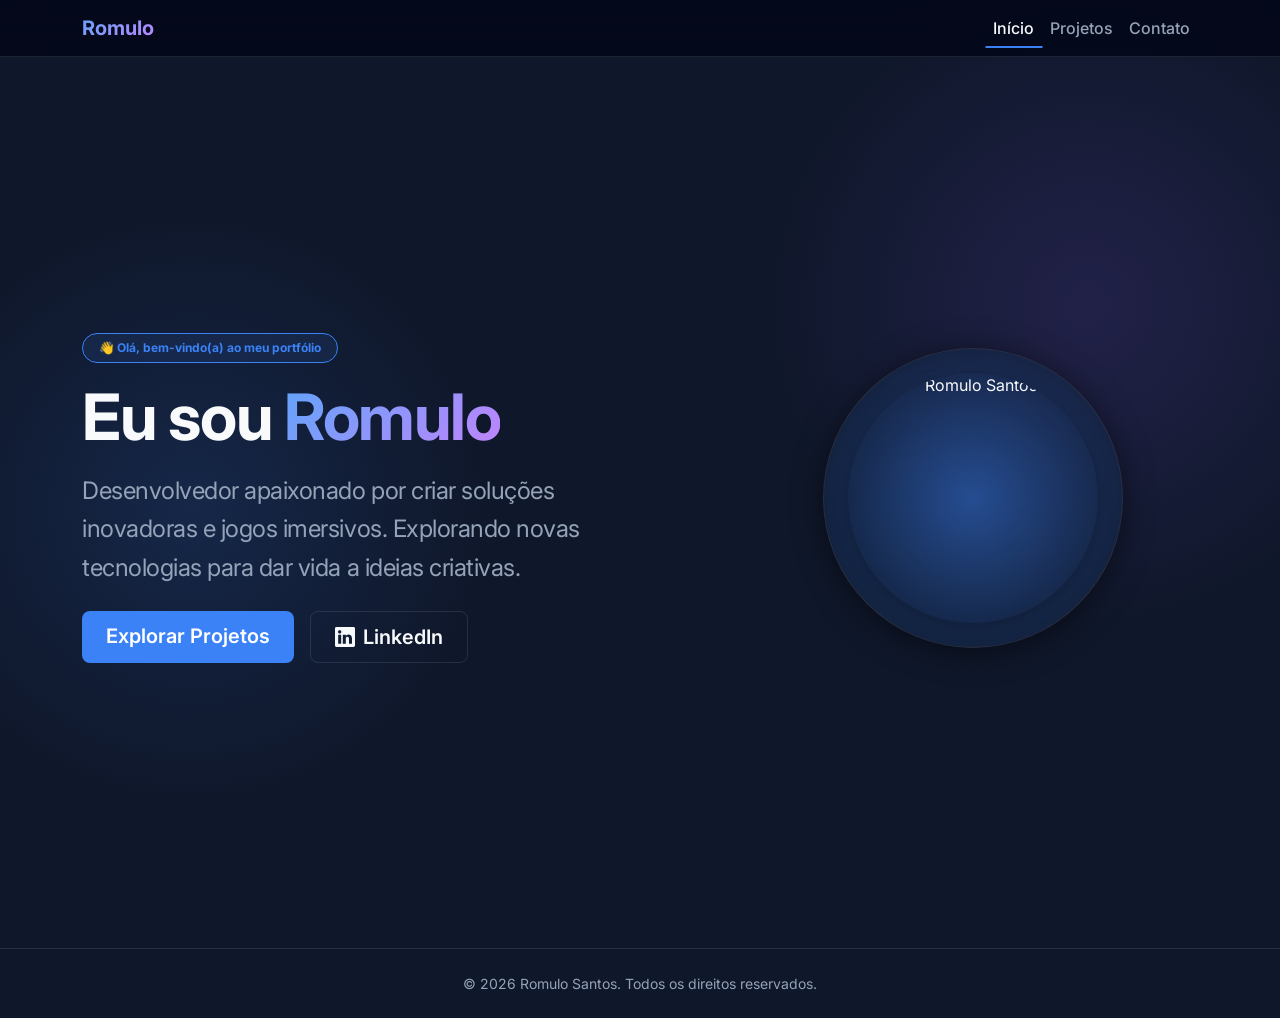
==== index.html @ 46c8688b "feat: Initial commit for portfolio website" ====
<!DOCTYPE html>
<html lang="pt-BR">

<head>
    <meta charset="UTF-8">
    <meta name="viewport" content="width=device-width, initial-scale=1.0">
    <title>Romulo | Desenvolvedor & Criador</title>
    <meta name="description"
        content="Portfólio de Romulo. Explore meus projetos, como The Last Tower, e entre em contato.">

    <!-- Google Fonts -->
    <link rel="preconnect" href="https://fonts.googleapis.com">
    <link rel="preconnect" href="https://fonts.gstatic.com" crossorigin>
    <link href="https://fonts.googleapis.com/css2?family=Inter:wght@300;400;500;600;700&display=swap" rel="stylesheet">

    <!-- Bootstrap 5 CSS -->
    <link href="https://cdn.jsdelivr.net/npm/bootstrap@5.3.0/dist/css/bootstrap.min.css" rel="stylesheet">

    <!-- Custom CSS -->
    <link rel="stylesheet" href="static/css/style.css">
</head>

<body>

    <!-- Navigation -->
    <nav class="navbar navbar-expand-lg navbar-dark glass-navbar fixed-top">
        <div class="container">
            <a class="navbar-brand fw-bold text-gradient" href="index.html">Romulo</a>
            <button class="navbar-toggler" type="button" data-bs-toggle="collapse" data-bs-toggle="collapse"
                data-bs-target="#navbarNav" aria-controls="navbarNav" aria-expanded="false"
                aria-label="Toggle navigation">
                <span class="navbar-toggler-icon"></span>
            </button>
            <div class="collapse navbar-collapse" id="navbarNav">
                <ul class="navbar-nav ms-auto">
                    <li class="nav-item">
                        <a class="nav-link active" aria-current="page" href="index.html">Início</a>
                    </li>
                    <li class="nav-item">
                        <a class="nav-link" href="projects.html">Projetos</a>
                    </li>
                    <li class="nav-item">
                        <a class="nav-link" href="contact.html">Contato</a>
                    </li>
                </ul>
            </div>
        </div>
    </nav>

    <!-- Hero Section -->
    <main class="container d-flex flex-column justify-content-center min-vh-100 mt-5">
        <div class="row align-items-center flex-md-row-reverse">
            <!-- Optional image/graphic column (could be an avatar or abstract shape) -->
            <div class="col-md-5 offset-md-1 mb-5 mb-md-0 d-none d-md-block fade-up delay-2">
                <div class="glass-panel p-4 text-center rounded-circle"
                    style="width: 300px; height: 300px; margin: 0 auto; display: flex; align-items: center; justify-content: center; overflow: hidden; position: relative;">
                    <!-- Foto de perfil do GitHub -->
                    <div
                        style="position: absolute; width: 150%; height: 150%; background: radial-gradient(circle, var(--accent-glow) 0%, transparent 60%); animation: pulse 4s infinite alternate;">
                    </div>
                    <img src="https://github.com/Romulo-ns.png" alt="Romulo Santos" class="rounded-circle position-relative" style="z-index: 2; width: 100%; height: 100%; object-fit: cover; box-shadow: 0 4px 15px rgba(0,0,0,0.3);">
                </div>
            </div>

            <!-- Content column -->
            <div class="col-md-6 fade-up">
                <span class="badge bg-custom-glow mb-3 py-2 px-3 rounded-pill"
                    style="border: 1px solid var(--accent-color); color: var(--accent-color); background: rgba(59, 130, 246, 0.1);">
                    👋 Olá, bem-vindo(a) ao meu portfólio
                </span>
                <h1 class="display-3 fw-bold mb-3">Eu sou <span class="text-gradient">Romulo</span></h1>
                <h2 class="h4 text-muted-custom mb-4 fw-normal" style="line-height: 1.6;">
                    Desenvolvedor apaixonado por criar soluções inovadoras e jogos imersivos.
                    Explorando novas tecnologias para dar vida a ideias criativas.
                </h2>

                <div class="d-flex flex-wrap gap-3 mt-4">
                    <a href="projects.html" class="btn btn-custom-glow btn-lg">Explorar Projetos</a>
                    <a href="https://www.linkedin.com/in/romulo-santos-528149175/" target="_blank"
                        class="btn btn-outline-glass btn-lg d-flex align-items-center gap-2">
                        <svg xmlns="http://www.w3.org/2000/svg" width="20" height="20" fill="currentColor"
                            class="bi bi-linkedin" viewBox="0 0 16 16">
                            <path
                                d="M0 1.146C0 .513.526 0 1.175 0h13.65C15.474 0 16 .513 16 1.146v13.708c0 .633-.526 1.146-1.175 1.146H1.175C.526 16 0 15.487 0 14.854V1.146zm4.943 12.248V6.169H2.542v7.225h2.401zm-1.2-8.212c.837 0 1.358-.554 1.358-1.248-.015-.709-.52-1.248-1.342-1.248-.822 0-1.359.54-1.359 1.248 0 .694.521 1.248 1.327 1.248h.016zm4.908 8.212V9.359c0-.216.016-.432.08-.586.173-.431.568-.878 1.232-.878.869 0 1.216.662 1.216 1.634v3.865h2.401V9.25c0-2.22-1.184-3.252-2.764-3.252-1.274 0-1.845.7-2.165 1.193v.025h-.016a5.54 5.54 0 0 1 .016-.025V6.169h-2.4c.03.678 0 7.225 0 7.225h2.4z" />
                        </svg>
                        LinkedIn
                    </a>
                </div>
            </div>
        </div>
    </main>

    <!-- Footer -->
    <footer class="mt-auto py-4 text-center border-top" style="border-color: var(--glass-border) !important;">
        <div class="container text-muted-custom small">
            &copy; 2026 Romulo Santos. Todos os direitos reservados.
        </div>
    </footer>

    <!-- Bootstrap 5 JS Bundle -->
    <script src="https://cdn.jsdelivr.net/npm/bootstrap@5.3.0/dist/js/bootstrap.bundle.min.js"></script>
    <script src="static/js/main.js"></script>
</body>

</html>
---- static/css/style.css ----
:root {
  --bg-dark: #0f172a;
  --bg-darker: #020617;
  --text-main: #f8fafc;
  --text-muted: #94a3b8;
  --accent-color: #3b82f6;
  --accent-glow: rgba(59, 130, 246, 0.5);
  --glass-bg: rgba(15, 23, 42, 0.7);
  --glass-border: rgba(255, 255, 255, 0.1);
}

body {
  background-color: var(--bg-dark);
  background-image: radial-gradient(circle at 15% 50%, rgba(59, 130, 246, 0.15), transparent 25%),
                    radial-gradient(circle at 85% 30%, rgba(139, 92, 246, 0.15), transparent 25%);
  color: var(--text-main);
  font-family: 'Inter', sans-serif;
  min-height: 100vh;
  display: flex;
  flex-direction: column;
}

/* Glassmorphism Classes */
.glass-panel {
  background: var(--glass-bg);
  backdrop-filter: blur(12px);
  -webkit-backdrop-filter: blur(12px);
  border: 1px solid var(--glass-border);
  border-radius: 16px;
  box-shadow: 0 4px 30px rgba(0, 0, 0, 0.5);
}

.glass-navbar {
  background: rgba(2, 6, 23, 0.8);
  backdrop-filter: blur(16px);
  -webkit-backdrop-filter: blur(16px);
  border-bottom: 1px solid var(--glass-border);
}

/* Typography Customizations */
h1, h2, h3, h4, h5, h6 {
  font-weight: 700;
  letter-spacing: -0.02em;
}

.text-gradient {
  background: linear-gradient(135deg, #60a5fa, #c084fc);
  -webkit-background-clip: text;
  -webkit-text-fill-color: transparent;
  background-clip: text;
}

.text-muted-custom {
  color: var(--text-muted) !important;
}

/* Custom Buttons */
.btn-custom-glow {
  background: var(--accent-color);
  color: #fff;
  border: none;
  border-radius: 8px;
  padding: 10px 24px;
  font-weight: 600;
  transition: all 0.3s ease;
  position: relative;
  overflow: hidden;
  z-index: 1;
}

.btn-custom-glow::before {
  content: '';
  position: absolute;
  top: 0; left: 0; right: 0; bottom: 0;
  background: linear-gradient(135deg, #3b82f6, #8b5cf6);
  z-index: -1;
  transition: opacity 0.3s ease;
  opacity: 0;
}

.btn-custom-glow:hover::before {
  opacity: 1;
}

.btn-custom-glow:hover {
  transform: translateY(-2px);
  box-shadow: 0 0 20px var(--accent-glow);
  color: #fff;
}

.btn-outline-glass {
  background: transparent;
  color: var(--text-main);
  border: 1px solid var(--glass-border);
  border-radius: 8px;
  padding: 10px 24px;
  font-weight: 600;
  transition: all 0.3s ease;
}

.btn-outline-glass:hover {
  background: rgba(255, 255, 255, 0.05);
  border-color: rgba(255, 255, 255, 0.2);
  color: var(--text-main);
}

/* Cards Hover Effects */
.project-card {
  transition: transform 0.4s cubic-bezier(0.175, 0.885, 0.32, 1.275), box-shadow 0.4s ease;
  overflow: hidden;
}

.project-card:hover {
  transform: translateY(-8px);
  box-shadow: 0 10px 30px rgba(0, 0, 0, 0.6);
  border-color: rgba(255, 255, 255, 0.2);
}

.project-card .card-img-top {
  transition: transform 0.5s ease;
}

.project-card:hover .card-img-top {
  transform: scale(1.05);
}

/* Navbar Tuning */
.navbar-dark .navbar-nav .nav-link {
  color: var(--text-muted);
  font-weight: 500;
  transition: color 0.3s ease;
  position: relative;
}

.navbar-dark .navbar-nav .nav-link:hover,
.navbar-dark .navbar-nav .nav-link.active {
  color: var(--text-main);
}

.navbar-dark .navbar-nav .nav-link::after {
  content: '';
  position: absolute;
  width: 0;
  height: 2px;
  bottom: 0;
  left: 50%;
  background-color: var(--accent-color);
  transition: all 0.3s ease;
  transform: translateX(-50%);
}

.navbar-dark .navbar-nav .nav-link:hover::after,
.navbar-dark .navbar-nav .nav-link.active::after {
  width: 100%;
}

/* Base Form Styling */
.form-control-glass {
  background: rgba(255, 255, 255, 0.03);
  border: 1px solid var(--glass-border);
  color: var(--text-main);
  border-radius: 8px;
  padding: 12px 16px;
  transition: all 0.3s ease;
}

.form-control-glass:focus {
  background: rgba(255, 255, 255, 0.05);
  border-color: var(--accent-color);
  box-shadow: 0 0 0 0.25rem rgba(59, 130, 246, 0.25);
  color: var(--text-main);
}

.form-control-glass::placeholder {
  color: var(--text-muted);
}

/* Utilities */
.min-vh-80 {
  min-height: 80vh;
}

/* Animations */
.fade-up {
  opacity: 0;
  transform: translateY(30px);
  animation: fadeUp 0.8s cubic-bezier(0.16, 1, 0.3, 1) forwards;
}

.delay-1 { animation-delay: 0.2s; }
.delay-2 { animation-delay: 0.4s; }
.delay-3 { animation-delay: 0.6s; }

@keyframes fadeUp {
  to {
    opacity: 1;
    transform: translateY(0);
  }
}
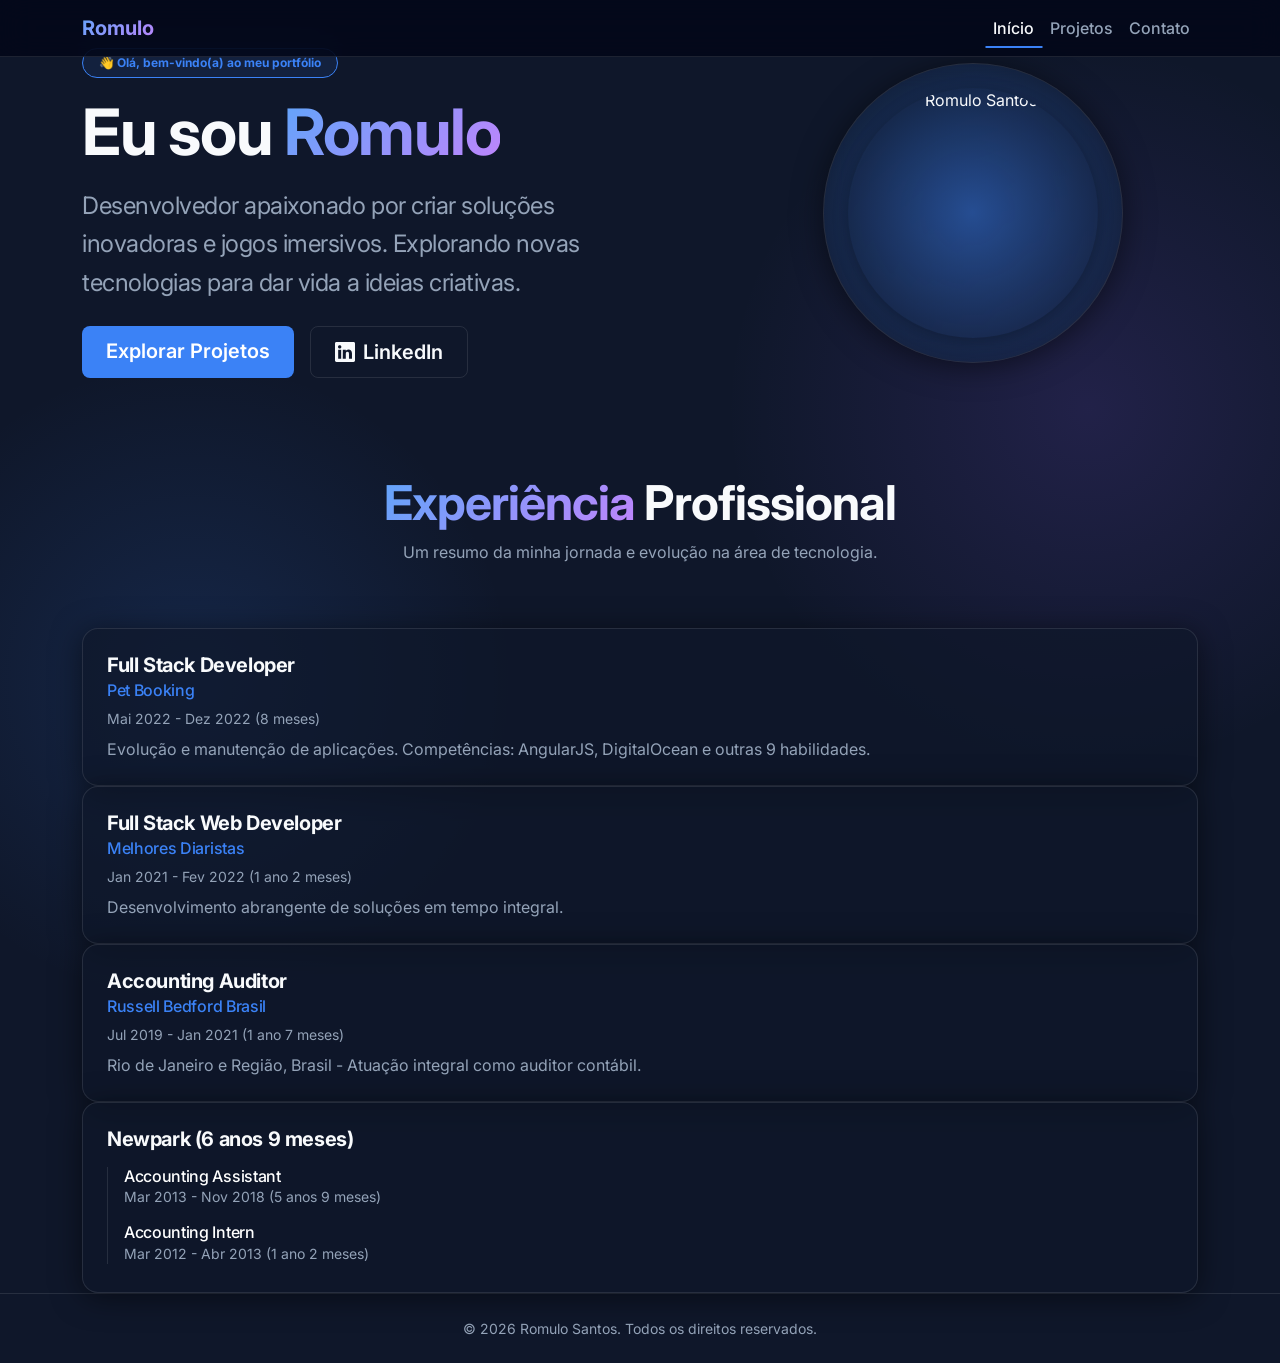
==== commit 20a8424b: "feat: Add professional experience timeline to homepage" ====
--- a/index.html
+++ b/index.html
@@ -88,6 +88,69 @@
                 </div>
             </div>
         </div>
+
+        <!-- Experience Section -->
+        <div class="row align-items-center mt-5 pt-5 fade-up delay-1">
+            <div class="col-12 text-center mb-5">
+                <h2 class="display-5 fw-bold"><span class="text-gradient">Experiência</span> Profissional</h2>
+                <p class="text-muted-custom">Um resumo da minha jornada e evolução na área de tecnologia.</p>
+            </div>
+            
+            <div class="col-12">
+                <div class="timeline">
+                    <!-- Experience 1 -->
+                    <div class="timeline-item left">
+                        <div class="timeline-dot"></div>
+                        <div class="timeline-content glass-panel p-4">
+                            <h3 class="h5 fw-bold mb-1">Full Stack Developer</h3>
+                            <h4 class="h6 text-accent" style="color: var(--accent-color);">Pet Booking</h4>
+                            <p class="small text-muted-custom mb-2">Mai 2022 - Dez 2022 (8 meses)</p>
+                            <p class="mb-0 text-muted-custom">Evolução e manutenção de aplicações. Competências: AngularJS, DigitalOcean e outras 9 habilidades.</p>
+                        </div>
+                    </div>
+
+                    <!-- Experience 2 -->
+                    <div class="timeline-item right">
+                        <div class="timeline-dot"></div>
+                        <div class="timeline-content glass-panel p-4">
+                            <h3 class="h5 fw-bold mb-1">Full Stack Web Developer</h3>
+                            <h4 class="h6 text-accent" style="color: var(--accent-color);">Melhores Diaristas</h4>
+                            <p class="small text-muted-custom mb-2">Jan 2021 - Fev 2022 (1 ano 2 meses)</p>
+                            <p class="mb-0 text-muted-custom">Desenvolvimento abrangente de soluções em tempo integral.</p>
+                        </div>
+                    </div>
+
+                    <!-- Experience 3 -->
+                    <div class="timeline-item left">
+                        <div class="timeline-dot"></div>
+                        <div class="timeline-content glass-panel p-4">
+                            <h3 class="h5 fw-bold mb-1">Accounting Auditor</h3>
+                            <h4 class="h6 text-accent" style="color: var(--accent-color);">Russell Bedford Brasil</h4>
+                            <p class="small text-muted-custom mb-2">Jul 2019 - Jan 2021 (1 ano 7 meses)</p>
+                            <p class="mb-0 text-muted-custom">Rio de Janeiro e Região, Brasil - Atuação integral como auditor contábil.</p>
+                        </div>
+                    </div>
+
+                    <!-- Experience 4 (Grouped) -->
+                    <div class="timeline-item right">
+                        <div class="timeline-dot"></div>
+                        <div class="timeline-content glass-panel p-4">
+                            <h3 class="h5 fw-bold mb-1">Newpark (6 anos 9 meses)</h3>
+                            <div class="mt-3 border-start ps-3" style="border-color: var(--glass-border) !important;">
+                                <div class="mb-3">
+                                    <h4 class="h6 text-white mb-0">Accounting Assistant</h4>
+                                    <p class="small text-muted-custom mb-1">Mar 2013 - Nov 2018 (5 anos 9 meses)</p>
+                                </div>
+                                <div>
+                                    <h4 class="h6 text-white mb-0">Accounting Intern</h4>
+                                    <p class="small text-muted-custom mb-1">Mar 2012 - Abr 2013 (1 ano 2 meses)</p>
+                                </div>
+                            </div>
+                        </div>
+                    </div>
+                </div>
+            </div>
+        </div>
     </main>
 
     <!-- Footer -->
--- a/static/css/style.css
+++ b/static/css/style.css
@@ -197,3 +197,22 @@
     transform: translateY(0);
   }
 }
+/ *   T i m e l i n e   S t y l e s   * / + 
+ . t i m e l i n e   {   p o s i t i o n :   r e l a t i v e ;   m a x - w i d t h :   8 0 0 p x ;   m a r g i n :   0   a u t o ;   p a d d i n g :   2 0 p x   0 ;   } + 
+ . t i m e l i n e : : a f t e r   {   c o n t e n t :   ' ' ;   p o s i t i o n :   a b s o l u t e ;   w i d t h :   2 p x ;   b a c k g r o u n d :   v a r ( - - g l a s s - b o r d e r ) ;   t o p :   0 ;   b o t t o m :   0 ;   l e f t :   3 1 p x ;   m a r g i n - l e f t :   - 1 p x ;   } + 
+ @ m e d i a   ( m i n - w i d t h :   7 6 8 p x )   {   . t i m e l i n e : : a f t e r   {   l e f t :   5 0 % ;   }   } + 
+ . t i m e l i n e - i t e m   {   p a d d i n g :   1 0 p x   4 0 p x ;   p o s i t i o n :   r e l a t i v e ;   b a c k g r o u n d - c o l o r :   i n h e r i t ;   w i d t h :   1 0 0 % ;   } + 
+ @ m e d i a   ( m i n - w i d t h :   7 6 8 p x )   {   . t i m e l i n e - i t e m   {   w i d t h :   5 0 % ;   }   . t i m e l i n e - i t e m . l e f t   {   l e f t :   0 ;   }   . t i m e l i n e - i t e m . r i g h t   {   l e f t :   5 0 % ;   }   } + 
+ . t i m e l i n e - d o t   {   p o s i t i o n :   a b s o l u t e ;   w i d t h :   2 0 p x ;   h e i g h t :   2 0 p x ;   r i g h t :   a u t o ;   l e f t :   2 1 p x ;   b a c k g r o u n d - c o l o r :   v a r ( - - b g - d a r k ) ;   b o r d e r :   4 p x   s o l i d   v a r ( - - a c c e n t - c o l o r ) ;   t o p :   1 5 p x ;   b o r d e r - r a d i u s :   5 0 % ;   z - i n d e x :   1 ;   b o x - s h a d o w :   0   0   1 0 p x   v a r ( - - a c c e n t - g l o w ) ;   } + 
+ @ m e d i a   ( m i n - w i d t h :   7 6 8 p x )   {   . t i m e l i n e - i t e m . l e f t   . t i m e l i n e - d o t   {   r i g h t :   - 1 0 p x ;   l e f t :   a u t o ;   }   . t i m e l i n e - i t e m . r i g h t   . t i m e l i n e - d o t   {   l e f t :   - 1 0 p x ;   }   } + 
+ . t i m e l i n e - c o n t e n t   {   p a d d i n g :   2 0 p x ;   p o s i t i o n :   r e l a t i v e ;   b o r d e r - r a d i u s :   1 2 p x ;   } + 
+ 
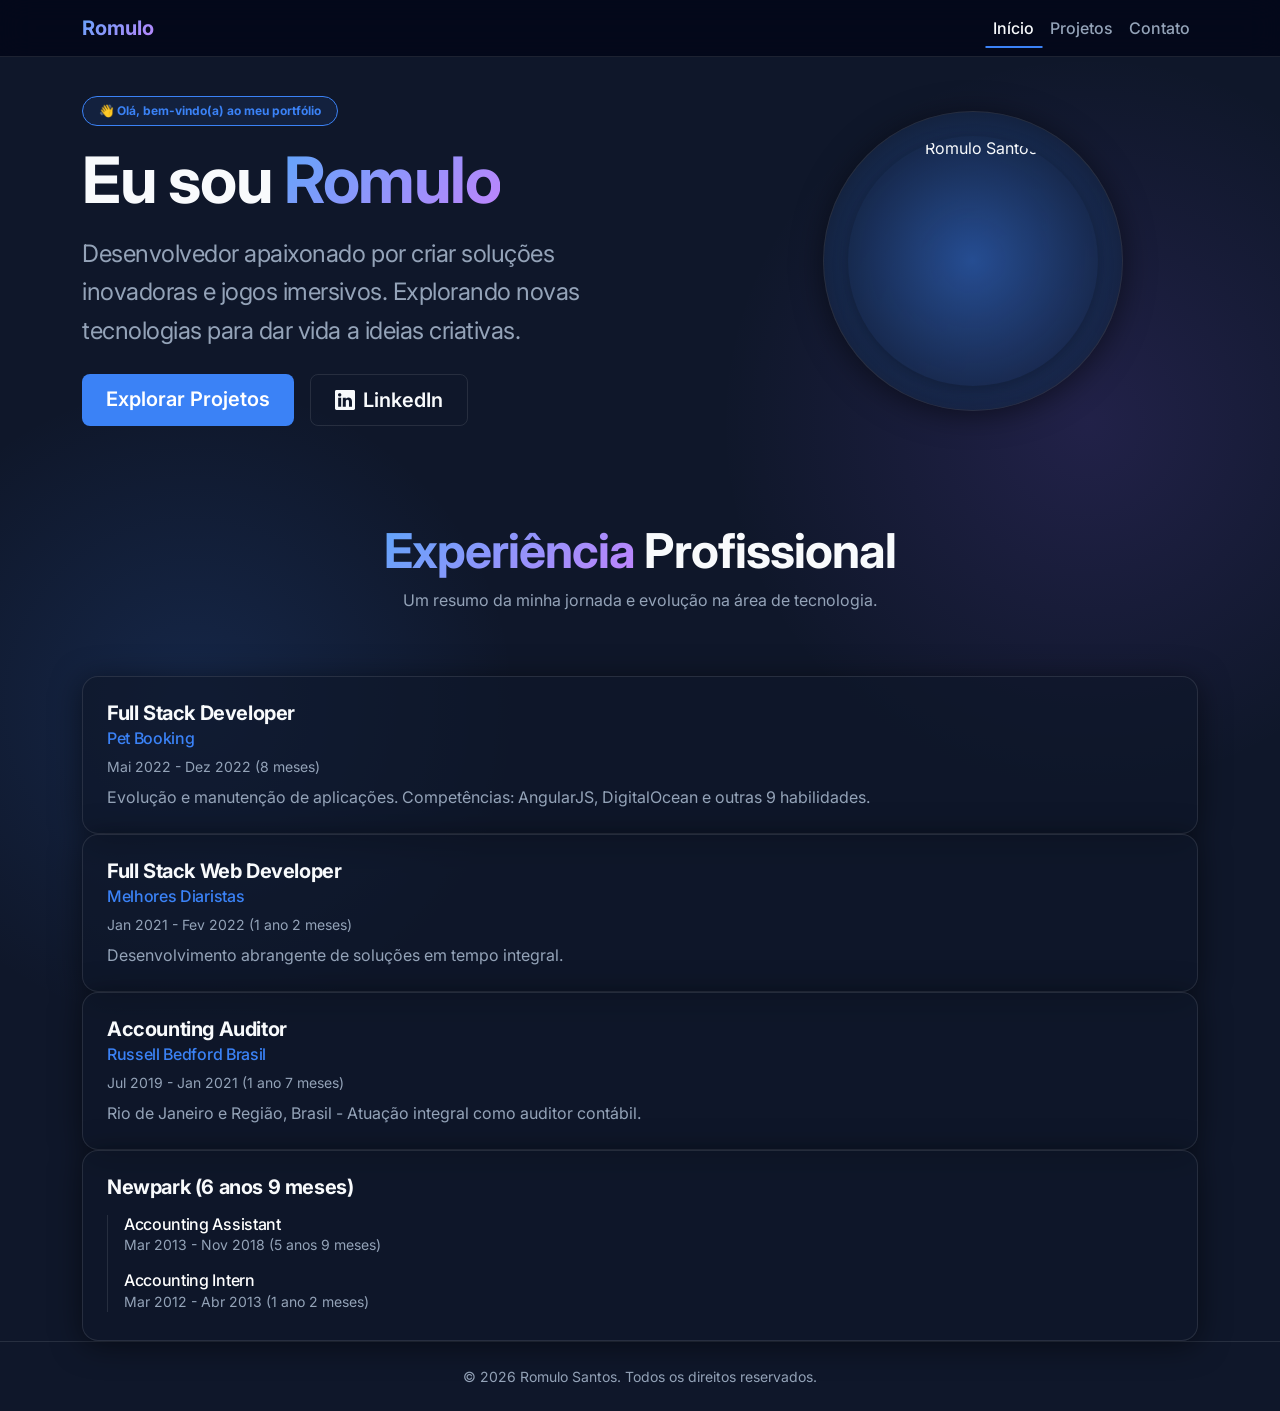
==== commit 2ef9c5cf: "fix: adjust hero section top padding to clear fixed navbar" ====
--- a/index.html
+++ b/index.html
@@ -48,7 +48,7 @@
     </nav>
 
     <!-- Hero Section -->
-    <main class="container d-flex flex-column justify-content-center min-vh-100 mt-5">
+    <main class="container d-flex flex-column justify-content-center min-vh-100 mt-5 pt-5">
         <div class="row align-items-center flex-md-row-reverse">
             <!-- Optional image/graphic column (could be an avatar or abstract shape) -->
             <div class="col-md-5 offset-md-1 mb-5 mb-md-0 d-none d-md-block fade-up delay-2">
